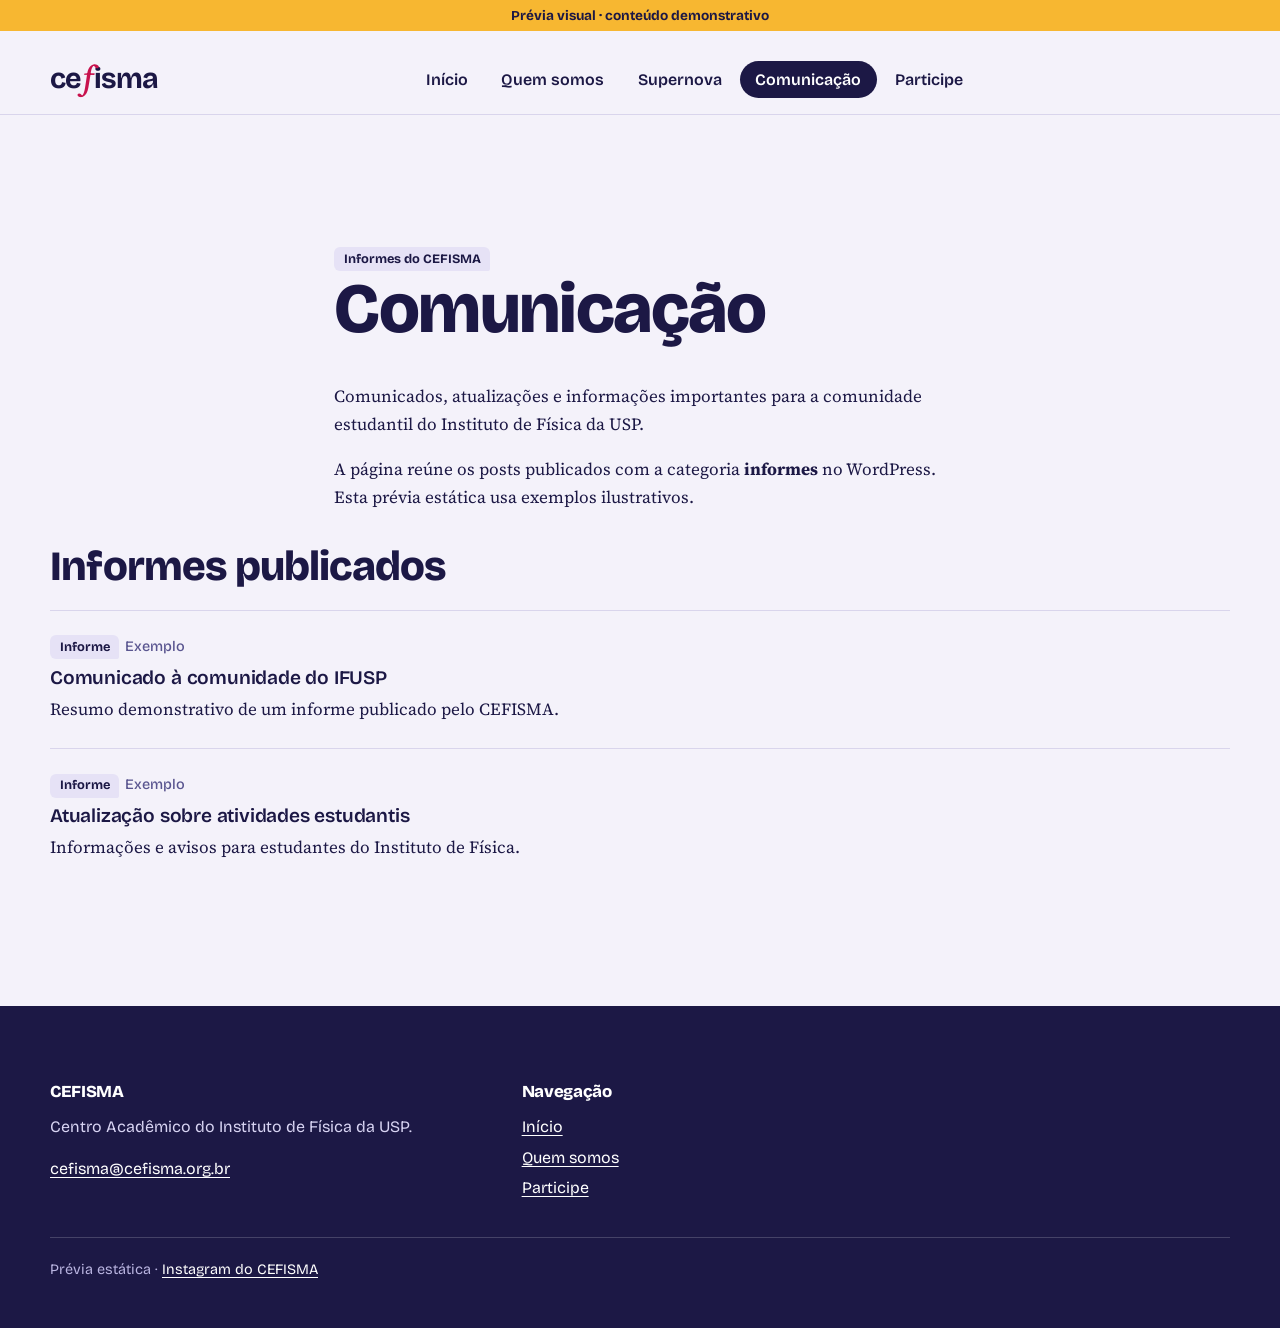
==== preview/comunicacao.html @ 5b7c9845 "feat: add example pages for Quem somos, Comunicação, and Participe with corresponding templates" ====
<!doctype html>
<html lang="pt-BR">
  <head>
    <meta charset="utf-8" />
    <meta name="viewport" content="width=device-width, initial-scale=1" />
    <meta name="description" content="Informes e comunicados do CEFISMA para a comunidade do IFUSP." />
    <title>Comunicação | CEFISMA</title>
    <link rel="preconnect" href="https://fonts.googleapis.com" />
    <link rel="preconnect" href="https://fonts.gstatic.com" crossorigin />
    <link href="https://fonts.googleapis.com/css2?family=Bricolage+Grotesque:wght@400;600;700;800&amp;family=Source+Serif+4:ital,wght@0,400;0,600;1,400&amp;display=swap" rel="stylesheet" />
    <link rel="stylesheet" href="../assets/css/main.css" />
    <link rel="stylesheet" href="../assets/css/content.css" />
    <link rel="stylesheet" href="../assets/css/editorial.css" />
  </head>
  <body>
    <p style="padding:.45rem 0;background:var(--sol);text-align:center;font:700 .85rem var(--f-ui)">Prévia visual · conteúdo demonstrativo</p>
    <header class="topo"><div class="wrap">
      <a class="marca" href="../" aria-label="CEFISMA, página inicial"><span class="marca-texto">ce<span class="f-funcao">f</span>isma</span></a>
      <nav class="nav-principal" aria-label="Navegação principal"><ul id="menu" class="menu">
        <li><a href="../">Início</a></li><li><a href="../quem-somos/">Quem somos</a></li><li><a href="../index.html#supernova">Supernova</a></li><li><a aria-current="page" href="./">Comunicação</a></li><li><a href="../participe/">Participe</a></li>
      </ul></nav>
      <div class="topo-acoes"><button type="button" class="nav-toggle" aria-expanded="false" aria-controls="menu">Menu</button></div>
    </div></header>
    <main id="conteudo" class="secao"><div class="wrap">
      <header class="cabecalho-pagina conteudo">
        <span class="tag">Informes do CEFISMA</span>
        <h1>Comunicação</h1>
        <p class="lede">Comunicados, atualizações e informações importantes para a comunidade estudantil do Instituto de Física da USP.</p>
        <p>A página reúne os posts publicados com a categoria <strong>informes</strong> no WordPress. Esta prévia estática usa exemplos ilustrativos.</p>
      </header>
      <section aria-labelledby="h-informes"><h2 id="h-informes">Informes publicados</h2>
        <ul class="pubs">
          <li><span class="tag">Informe</span><time class="meta">Exemplo</time><h3><a href="#h-informes">Comunicado à comunidade do IFUSP</a></h3><p>Resumo demonstrativo de um informe publicado pelo CEFISMA.</p></li>
          <li><span class="tag">Informe</span><time class="meta">Exemplo</time><h3><a href="#h-informes">Atualização sobre atividades estudantis</a></h3><p>Informações e avisos para estudantes do Instituto de Física.</p></li>
        </ul>
      </section>
    </div></main>
    <footer class="rodape"><div class="wrap"><div><h2>CEFISMA</h2><p>Centro Acadêmico do Instituto de Física da USP.</p><a href="mailto:cefisma@cefisma.org.br">cefisma@cefisma.org.br</a></div><div><h2>Navegação</h2><ul><li><a href="../">Início</a></li><li><a href="../quem-somos/">Quem somos</a></li><li><a href="../participe/">Participe</a></li></ul></div><p class="nota">Prévia estática · <a href="https://www.instagram.com/cefisma/">Instagram do CEFISMA</a></p></div></footer>
    <script src="../assets/js/main.js" defer></script>
  </body>
</html>
---- assets/css/main.css ----
/* CEFISMA — estilos compartilhados (protótipo HTML e tema WordPress) */
:root {
  --papel: #f4f2fa;
  --tinta: #1c1845;
  --suave: #5a5690;
  --linha: #d9d5ec;
  --lavanda: #e6e2f6;
  --magenta: #c8124d;
  --magenta-vivo: #e3225f;
  --cobalto: #2a44d8;
  --sol: #f7b731;
  --f-ui:
    "Bricolage Grotesque", system-ui, -apple-system, "Segoe UI", sans-serif;
  --f-texto: "Source Serif 4", Georgia, "Times New Roman", serif;
  --max: 1180px;
}
*,
*::before,
*::after {
  box-sizing: border-box;
}
html {
  -webkit-text-size-adjust: 100%;
  scroll-behavior: smooth;
}
body {
  margin: 0;
  background: var(--papel);
  color: var(--tinta);
  font: 400 1.0625rem/1.65 var(--f-texto);
}
img,
svg {
  max-width: 100%;
  display: block;
}
a {
  color: var(--cobalto);
  text-underline-offset: 0.2em;
}
a:hover {
  color: var(--magenta);
}
:focus-visible {
  outline: 3px solid var(--cobalto);
  outline-offset: 3px;
  border-radius: 4px;
}
.banda-escura :focus-visible,
.rodape :focus-visible {
  outline-color: var(--sol);
}
.sr-only {
  position: absolute;
  width: 1px;
  height: 1px;
  overflow: hidden;
  clip: rect(0 0 0 0);
  white-space: nowrap;
}
.pular {
  position: absolute;
  left: -999px;
  top: 0;
}
.pular:focus {
  left: 1rem;
  top: 1rem;
  background: var(--tinta);
  color: #fff;
  padding: 0.6rem 1rem;
  z-index: 100;
  border-radius: 6px;
}
h1,
h2,
h3 {
  font-family: var(--f-ui);
  line-height: 1.08;
  margin: 0 0 0.5em;
  letter-spacing: -0.02em;
  text-wrap: balance;
}
h1 {
  font-size: clamp(2.4rem, 6vw, 4.4rem);
  font-weight: 800;
}
h2 {
  font-size: clamp(1.75rem, 3.5vw, 2.6rem);
  font-weight: 800;
}
h3 {
  font-size: 1.2rem;
  font-weight: 600;
  letter-spacing: -0.01em;
}
p {
  margin: 0 0 1em;
}
.wrap {
  width: min(var(--max), 100% - 2.5rem);
  margin-inline: auto;
}
main:focus {
  outline: none;
}

/* Avisos */
.aviso {
  background: var(--sol);
  color: var(--tinta);
  font: 600 0.95rem/1.4 var(--f-ui);
}
.aviso .wrap {
  display: flex;
  gap: 1rem;
  align-items: center;
  justify-content: space-between;
  padding: 0.6rem 0;
}
.aviso a {
  color: inherit;
  font-weight: 800;
}
.aviso button {
  background: none;
  border: 0;
  font: inherit;
  cursor: pointer;
  padding: 0.3rem 0.8rem;
  border-radius: 99px;
  color: inherit;
}
.aviso button:hover {
  background: rgba(28, 24, 69, 0.14);
}

/* Topo */
.topo {
  border-bottom: 1px solid var(--linha);
}
.topo .wrap {
  display: flex;
  align-items: center;
  justify-content: space-between;
  gap: 1.25rem;
  padding: 1rem 0;
}
.marca {
  display: flex;
  align-items: center;
  gap: 0.7rem;
  font: 800 1.55rem/1 var(--f-ui);
  color: var(--tinta);
  text-decoration: none;
  letter-spacing: -0.04em;
}
.marca:hover {
  color: var(--tinta);
}
.marca svg {
  width: 36px;
  height: 36px;
}
.menu {
  display: flex;
  gap: 0.2rem;
  list-style: none;
  margin: 0;
  padding: 0;
  font: 600 1rem var(--f-ui);
}
.menu a {
  display: block;
  padding: 0.55rem 0.95rem;
  border-radius: 99px;
  color: var(--tinta);
  text-decoration: none;
}
.menu a:hover {
  background: var(--lavanda);
  color: var(--tinta);
}
.menu a[aria-current="page"] {
  background: var(--tinta);
  color: #fff;
}
.menu .menu-loja a {
  box-shadow: inset 0 0 0 2px var(--magenta);
}
.menu .menu-loja a[aria-current="page"] {
  background: var(--magenta);
  box-shadow: none;
}
.topo-acoes {
  display: flex;
  align-items: center;
  gap: 0.5rem;
}
.btn-carrinho {
  display: inline-flex;
  gap: 0.5rem;
  align-items: center;
  background: transparent;
  border: 2px solid var(--tinta);
  color: var(--tinta);
  border-radius: 99px;
  padding: 0.45rem 1rem;
  font: 700 0.95rem var(--f-ui);
  cursor: pointer;
  text-decoration: none;
}
.btn-carrinho:hover {
  background: var(--tinta);
  color: #fff;
}
.btn-carrinho .qtd {
  background: var(--magenta);
  color: #fff;
  border-radius: 99px;
  min-width: 1.5rem;
  padding: 0 0.4rem;
  text-align: center;
  font-size: 0.85rem;
  line-height: 1.5rem;
}
.nav-toggle {
  display: none;
  background: transparent;
  border: 2px solid var(--tinta);
  border-radius: 99px;
  padding: 0.45rem 1rem;
  font: 700 0.95rem var(--f-ui);
  color: var(--tinta);
  cursor: pointer;
}
@media (max-width: 960px) {
  .nav-toggle {
    display: inline-block;
  }
  .topo .wrap {
    flex-wrap: wrap;
  }
  .menu {
    display: none;
    flex-direction: column;
    width: 100%;
    order: 5;
    padding-bottom: 0.5rem;
  }
  .menu.aberto {
    display: flex;
  }
  .menu a {
    border-radius: 10px;
  }
}

/* Botões */
.btn {
  display: inline-flex;
  align-items: center;
  gap: 0.5rem;
  padding: 0.8rem 1.4rem;
  border-radius: 99px;
  font: 700 1rem/1.2 var(--f-ui);
  text-decoration: none;
  border: 2px solid transparent;
  cursor: pointer;
}
.btn-primario {
  background: var(--magenta);
  color: #fff;
}
.btn-primario:hover {
  background: var(--tinta);
  color: #fff;
}
.btn-linha {
  border-color: var(--tinta);
  color: var(--tinta);
  background: transparent;
}
.btn-linha:hover {
  background: var(--tinta);
  color: #fff;
}
.btn-sol {
  background: var(--sol);
  color: var(--tinta);
}
.btn-sol:hover {
  background: #fff;
  color: var(--tinta);
}
.btn-pequeno {
  padding: 0.55rem 1.05rem;
  font-size: 0.95rem;
}
.acoes {
  display: flex;
  flex-wrap: wrap;
  gap: 0.75rem;
  margin-top: 1.5rem;
}

/* Seções */
.secao {
  padding: clamp(2.5rem, 6vw, 4.5rem) 0;
}
.cab-secao {
  display: flex;
  flex-wrap: wrap;
  justify-content: space-between;
  align-items: end;
  gap: 1rem;
  margin-bottom: 1.75rem;
}
.cab-secao h2 {
  margin: 0;
}
.banda-escura {
  background: var(--tinta);
  color: var(--papel);
}
.banda-escura a:not(.btn) {
  color: var(--sol);
}
.banda-escura .suave {
  color: #b9b4e0;
}
.suave {
  color: var(--suave);
}

/* Rodapé */
.rodape {
  background: var(--tinta);
  color: #d8d4f3;
  padding: 3rem 0 2rem;
  margin-top: 3rem;
  font: 400 1rem/1.6 var(--f-ui);
}
.rodape a {
  color: #fff;
}
.rodape a:hover {
  color: var(--sol);
}
.rodape .wrap {
  display: grid;
  grid-template-columns: minmax(0, 1.3fr) minmax(0, 1fr) minmax(0, 1fr);
  gap: 2rem;
}
@media (max-width: 760px) {
  .rodape .wrap {
    grid-template-columns: 1fr;
  }
}
.rodape h2 {
  font-size: 1.05rem;
  margin: 1.8rem auto 0.8rem;
  color: #fff;
}
.rodape ul {
  list-style: none;
  margin: 0;
  padding: 0;
}
.rodape li {
  margin: 0.3rem 0;
}
.rodape .redes-sociais {
  display: flex;
  flex-wrap: wrap;
  gap: 0.65rem;
}
.rodape .redes-sociais li {
  margin: 0;
}
.redes-sociais a {
  width: 2.75rem;
  aspect-ratio: 1;
  display: grid;
  place-items: center;
  border: 1px solid rgba(255, 255, 255, 0.45);
  border-radius: 50%;
  color: #fff;
  transition: background-color 160ms ease, color 160ms ease;
}
.redes-sociais a:hover {
  background: var(--sol);
  border-color: var(--sol);
  color: var(--tinta);
}
.redes-sociais svg {
  width: 1.25rem;
  height: 1.25rem;
}
.rodape .nota {
  grid-column: 1/-1;
  border-top: 1px solid rgba(255, 255, 255, 0.18);
  padding-top: 1.25rem;
  font-size: 0.9rem;
  color: #b9b4e0;
}
.zap {
  position: fixed;
  right: 1.1rem;
  bottom: 1.1rem;
  z-index: 50;
  background: #1e8e4a;
  color: #fff;
  border-radius: 99px;
  padding: 0.7rem 1.1rem;
  font: 700 0.95rem var(--f-ui);
  text-decoration: none;
  box-shadow: 0 10px 24px -8px rgba(0, 0, 0, 0.5);
}
.zap:hover {
  background: var(--tinta);
  color: #fff;
}

/* Faixas de apoio */
.banda-lavanda {
  background: var(--lavanda);
}
/* Utilitários */
.aviso p {
  margin: 0;
}
.nav-principal {
  display: contents;
}
.rodape .nota-tema {
  margin: 0;
}
.sumario-titulo {
  margin-top: 2rem;
}

/* Marca/Logo CEFISMA em minúsculas com 'f' de função matemática */
.marca {
  display: inline-flex;
  align-items: center;
  font-family: var(--f-ui);
  font-weight: 700;
  font-size: 1.8rem;
  color: var(--tinta);
  text-decoration: none;
  letter-spacing: -0.03em;
  line-height: 1;
}

.marca-texto {
  display: inline-flex;
  align-items: baseline;
}

/* O 'f' estilizado em itálico serifado/matemático */
.f-funcao {
  font-family: "Source Serif 4", Georgia, "Times New Roman", serif;
  font-style: italic;
  font-weight: 600;
  color: var(--magenta); /* Cor de destaque da identidade */
  padding: 0 0.08em;
  transform: scale(1.15) translateY(-0.02em);
  display: inline-block;
}

.marca:hover {
  color: var(--tinta);
}

.marca:hover .f-funcao {
  color: var(--magenta-vivo);
}
---- assets/css/content.css ----
/* Agenda e publicações */
.calendario {
  margin-bottom: clamp(2.5rem, 5vw, 4rem);
}
.calendario-cabecalho {
  display: flex;
  justify-content: space-between;
  align-items: center;
  gap: 1rem;
  margin-bottom: 1rem;
}
.calendario-cabecalho h2,
.calendario-navegacao h3 {
  margin: 0;
}
.calendario-navegacao {
  display: flex;
  align-items: center;
  gap: 0.8rem;
}
.calendario-navegacao h3 {
  min-width: 9rem;
  text-align: center;
  font: 700 1rem var(--f-ui);
  text-transform: capitalize;
}
.calendario-navegacao a {
  display: grid;
  width: 2rem;
  aspect-ratio: 1;
  place-items: center;
  border: 1px solid var(--linha);
  border-radius: 50%;
  color: var(--tinta);
  font: 700 1.4rem/1 var(--f-ui);
  text-decoration: none;
}
.calendario-navegacao a:hover,
.calendario-navegacao a:focus-visible {
  background: var(--tinta);
  color: #fff;
}
.calendario-tabela {
  width: 100%;
  table-layout: fixed;
  border-collapse: separate;
  border-spacing: 0.35rem;
}
.calendario-tabela th {
  padding: 0.35rem;
  color: var(--suave);
  font: 600 0.8rem var(--f-ui);
}
.calendario-tabela td {
  height: 6rem;
  padding: 0.5rem;
  vertical-align: top;
  background: var(--papel);
  border: 1px solid var(--linha);
  border-radius: 8px;
}
.calendario-tabela td.hoje {
  border-color: var(--cobalto);
  box-shadow: inset 0 0 0 1px var(--cobalto);
}
.calendario-tabela td time {
  font: 700 0.9rem var(--f-ui);
}
.calendario-tabela ul {
  list-style: none;
  padding: 0;
  margin: 0.35rem 0 0;
}
.calendario-tabela li {
  margin-top: 0.2rem;
  font: 500 0.75rem/1.3 var(--f-ui);
  overflow-wrap: anywhere;
}
.calendario-tabela li a {
  color: var(--cobalto);
}
.duas {
  display: grid;
  grid-template-columns: minmax(0, 0.8fr) minmax(0, 1.2fr);
  gap: clamp(2rem, 5vw, 4.5rem);
}
@media (max-width: 860px) {
  .duas {
    grid-template-columns: 1fr;
  }
}
@media (max-width: 600px) {
  .calendario-cabecalho {
    align-items: flex-start;
    flex-direction: column;
  }
  .calendario-tabela {
    border-spacing: 0.15rem;
  }
  .calendario-tabela th {
    padding: 0.2rem 0;
    font-size: 0.7rem;
  }
  .calendario-tabela td {
    height: 4.5rem;
    padding: 0.25rem;
    border-radius: 4px;
  }
  .calendario-tabela li {
    font-size: 0.65rem;
  }
}
.agenda,
.pubs,
.linhas {
  list-style: none;
  margin: 0;
  padding: 0;
}
.agenda li {
  display: grid;
  grid-template-columns: 4.2rem 1fr;
  gap: 1rem;
  align-items: center;
  padding: 1rem 0;
  border-top: 1px solid var(--linha);
}
.agenda time {
  font: 700 0.9rem/1 var(--f-ui);
  text-align: center;
  background: var(--tinta);
  color: #fff;
  border-radius: 12px 12px 4px 12px;
  padding: 0.6rem 0;
}
.agenda time b {
  display: block;
  font-size: 1.7rem;
  letter-spacing: -0.03em;
  font-weight: 800;
}
.agenda strong {
  font-family: var(--f-ui);
  font-weight: 600;
  display: block;
  line-height: 1.3;
}
.pubs li {
  padding: 1.25rem 0;
  border-top: 1px solid var(--linha);
}
.pubs h3 {
  margin: 0.55rem 0 0.35rem;
}
.pubs h3 a {
  color: var(--tinta);
  text-decoration: none;
}
.pubs h3 a:hover {
  text-decoration: underline;
  color: var(--tinta);
}
.pubs p {
  margin: 0 0 0.35rem;
}
.pubs small,
.meta {
  color: var(--suave);
  font: 500 0.9rem var(--f-ui);
}
.tag {
  display: inline-block;
  font: 700 0.8rem/1 var(--f-ui);
  padding: 0.35rem 0.6rem;
  border-radius: 6px 6px 2px 6px;
  background: var(--lavanda);
  color: var(--tinta);
  margin-right: 0.35rem;
}
.tag-supernova {
  background: var(--magenta);
  color: #fff;
}
.tag-rd {
  background: var(--cobalto);
  color: #fff;
}
.tag-eleicao {
  background: var(--sol);
}
---- assets/css/editorial.css ----
/* Conteúdo editorial (páginas, posts, arquivos) */
.cabecalho-pagina {
  padding: clamp(2rem, 5vw, 3.5rem) 0 1rem;
}
.conteudo {
  max-width: 68ch;
  margin-inline: auto;
}
.conteudo h2 {
  margin-top: 1.6em;
}
.conteudo img {
  height: auto;
  border-radius: 6px;
}
.conteudo blockquote {
  margin: 1.5em 0;
  padding: 0.25em 1.25em;
  border-left: 4px solid var(--magenta);
  font-style: italic;
}
.paginacao {
  display: flex;
  gap: 0.5rem;
  flex-wrap: wrap;
  margin-top: 2rem;
}
.paginacao .page-numbers {
  padding: 0.45rem 0.95rem;
  border-radius: 99px;
  border: 2px solid var(--tinta);
  color: var(--tinta);
  text-decoration: none;
  font: 600 0.95rem var(--f-ui);
}
.paginacao .current {
  background: var(--tinta);
  color: #fff;
}
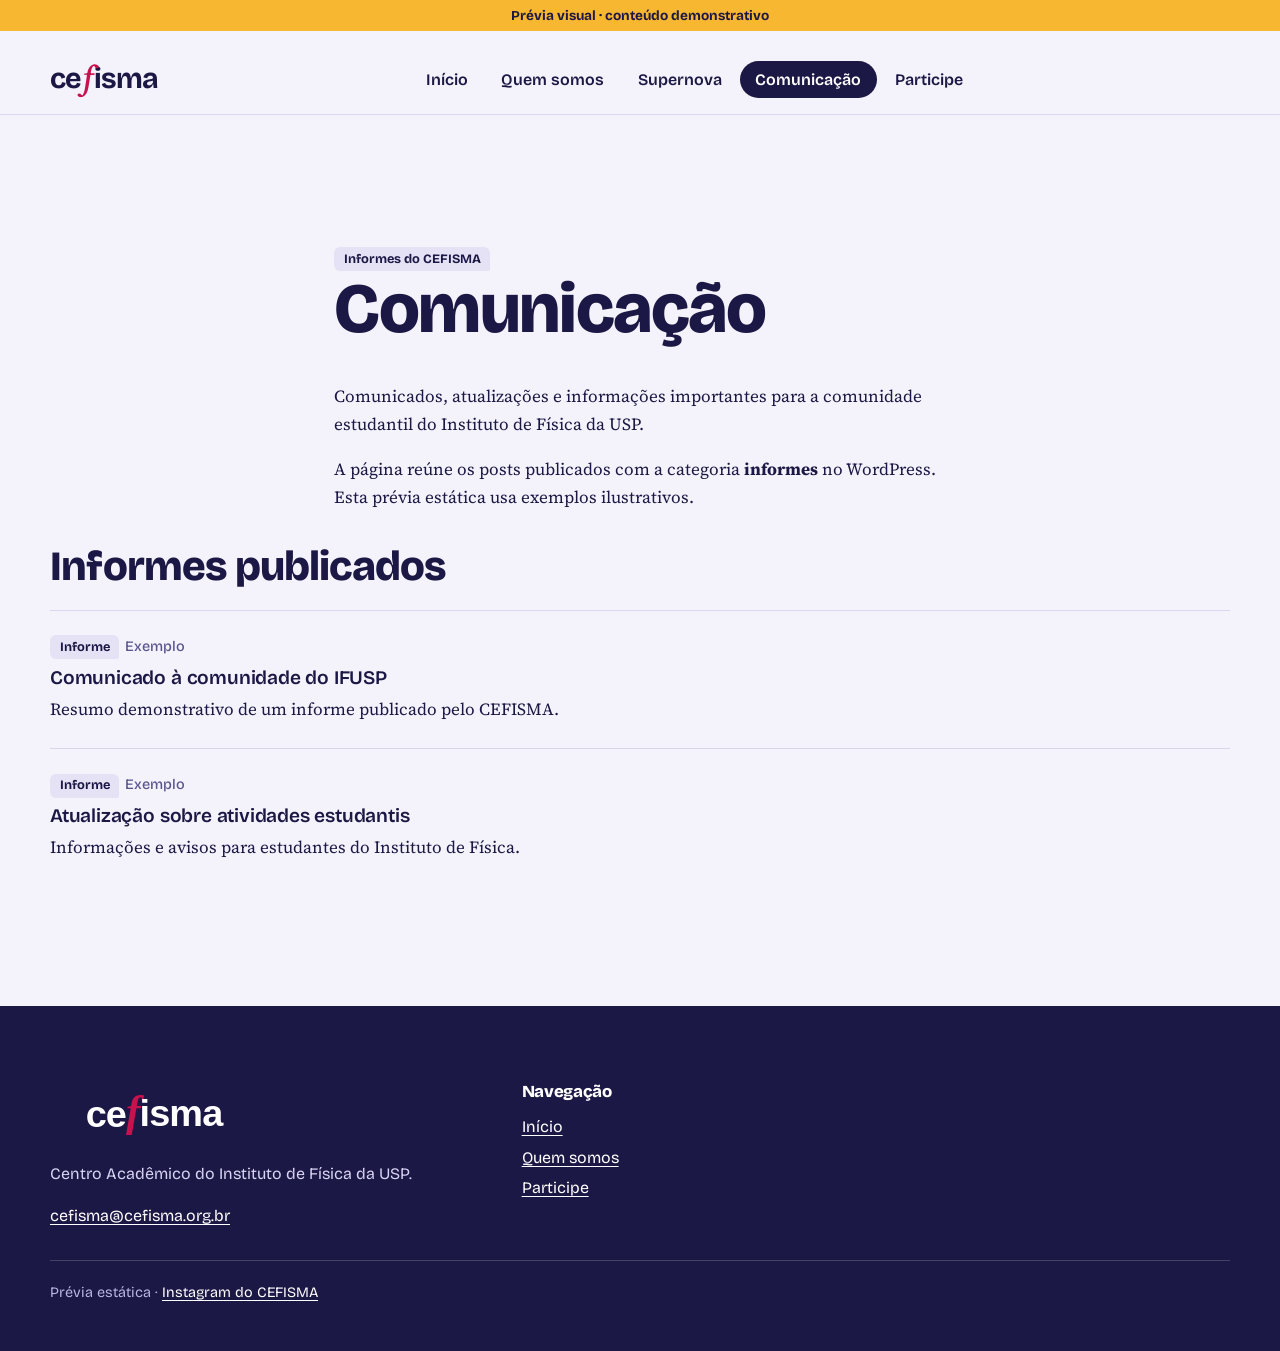
==== commit fff3e759: "feat: update footer to include new logo and improve layout; increment version to 0.1.11" ====
--- a/preview/comunicacao.html
+++ b/preview/comunicacao.html
@@ -17,7 +17,7 @@
     <header class="topo"><div class="wrap">
       <a class="marca" href="../" aria-label="CEFISMA, página inicial"><span class="marca-texto">ce<span class="f-funcao">f</span>isma</span></a>
       <nav class="nav-principal" aria-label="Navegação principal"><ul id="menu" class="menu">
-        <li><a href="../">Início</a></li><li><a href="../quem-somos/">Quem somos</a></li><li><a href="../index.html#supernova">Supernova</a></li><li><a aria-current="page" href="./">Comunicação</a></li><li><a href="../participe/">Participe</a></li>
+        <li><a href="../">Início</a></li><li><a href="../quem-somos/">Quem somos</a></li><li><a href="../supernova/">Supernova</a></li><li><a aria-current="page" href="./">Comunicação</a></li><li><a href="../participe/">Participe</a></li>
       </ul></nav>
       <div class="topo-acoes"><button type="button" class="nav-toggle" aria-expanded="false" aria-controls="menu">Menu</button></div>
     </div></header>
@@ -35,7 +35,7 @@
         </ul>
       </section>
     </div></main>
-    <footer class="rodape"><div class="wrap"><div><h2>CEFISMA</h2><p>Centro Acadêmico do Instituto de Física da USP.</p><a href="mailto:cefisma@cefisma.org.br">cefisma@cefisma.org.br</a></div><div><h2>Navegação</h2><ul><li><a href="../">Início</a></li><li><a href="../quem-somos/">Quem somos</a></li><li><a href="../participe/">Participe</a></li></ul></div><p class="nota">Prévia estática · <a href="https://www.instagram.com/cefisma/">Instagram do CEFISMA</a></p></div></footer>
+    <footer class="rodape"><div class="wrap"><div><h2><a class="rodape-marca" href="../" aria-label="CEFISMA, página inicial"><img src="../assets/images/logo-cefisma-rodape.svg" alt="CEFISMA" width="680" height="200" /></a></h2><p>Centro Acadêmico do Instituto de Física da USP.</p><a href="mailto:cefisma@cefisma.org.br">cefisma@cefisma.org.br</a></div><div><h2>Navegação</h2><ul><li><a href="../">Início</a></li><li><a href="../quem-somos/">Quem somos</a></li><li><a href="../participe/">Participe</a></li></ul></div><p class="nota">Prévia estática · <a href="https://www.instagram.com/cefisma/">Instagram do CEFISMA</a></p></div></footer>
     <script src="../assets/js/main.js" defer></script>
   </body>
 </html>
--- a/assets/css/main.css
+++ b/assets/css/main.css
@@ -362,6 +362,16 @@
   margin: 1.8rem auto 0.8rem;
   color: #fff;
 }
+.rodape-marca {
+  display: inline-flex;
+  max-width: 13rem;
+  line-height: 0;
+}
+.rodape .rodape-marca img {
+  display: block;
+  width: 100%;
+  height: auto;
+}
 .rodape ul {
   list-style: none;
   margin: 0;
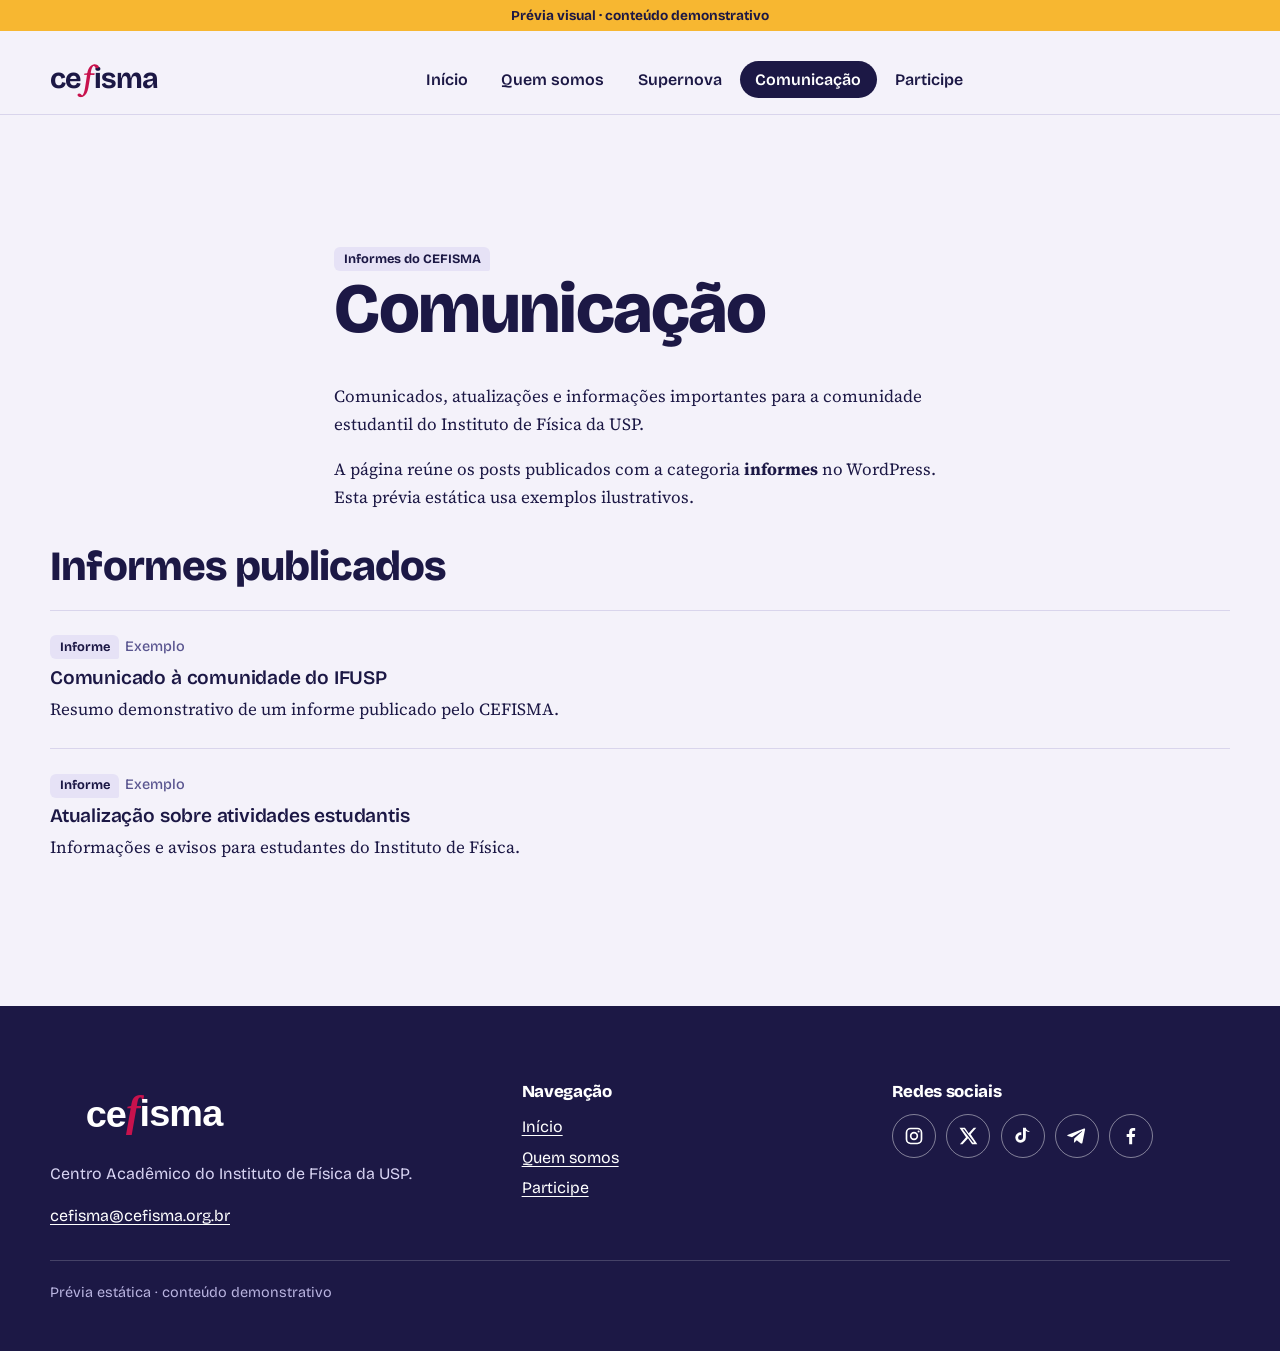
==== commit 33af3faf: "feat: enhance footer by adding social media links and improving layout across multiple pages" ====
--- a/preview/comunicacao.html
+++ b/preview/comunicacao.html
@@ -35,7 +35,18 @@
         </ul>
       </section>
     </div></main>
-    <footer class="rodape"><div class="wrap"><div><h2><a class="rodape-marca" href="../" aria-label="CEFISMA, página inicial"><img src="../assets/images/logo-cefisma-rodape.svg" alt="CEFISMA" width="680" height="200" /></a></h2><p>Centro Acadêmico do Instituto de Física da USP.</p><a href="mailto:cefisma@cefisma.org.br">cefisma@cefisma.org.br</a></div><div><h2>Navegação</h2><ul><li><a href="../">Início</a></li><li><a href="../quem-somos/">Quem somos</a></li><li><a href="../participe/">Participe</a></li></ul></div><p class="nota">Prévia estática · <a href="https://www.instagram.com/cefisma/">Instagram do CEFISMA</a></p></div></footer>
+    <footer class="rodape"><div class="wrap">
+      <div><h2><a class="rodape-marca" href="../" aria-label="CEFISMA, página inicial"><img src="../assets/images/logo-cefisma-rodape.svg" alt="CEFISMA" width="680" height="200" /></a></h2><p>Centro Acadêmico do Instituto de Física da USP.</p><a href="mailto:cefisma@cefisma.org.br">cefisma@cefisma.org.br</a></div>
+      <div><h2>Navegação</h2><ul><li><a href="../">Início</a></li><li><a href="../quem-somos/">Quem somos</a></li><li><a href="../participe/">Participe</a></li></ul></div>
+      <div><h2>Redes sociais</h2><ul class="redes-sociais">
+        <li><a href="https://www.instagram.com/cefisma/" target="_blank" rel="noopener noreferrer" aria-label="Instagram do CEFISMA" title="Instagram"><svg viewBox="0 0 24 24" aria-hidden="true"><rect x="3" y="3" width="18" height="18" rx="5" fill="none" stroke="currentColor" stroke-width="2"/><circle cx="12" cy="12" r="4" fill="none" stroke="currentColor" stroke-width="2"/><circle cx="17.5" cy="6.5" r="1.25" fill="currentColor"/></svg></a></li>
+        <li><a href="https://x.com/CEFISMA" target="_blank" rel="noopener noreferrer" aria-label="X do CEFISMA" title="X"><svg viewBox="0 0 24 24" aria-hidden="true"><path fill="currentColor" d="M18.9 2H22l-6.8 7.8L23.2 22h-6.3L12 14.6 5.5 22H2.3l7.3-8.4L1.8 2h6.5l4.5 6.8L18.9 2Zm-1.1 17.8h1.7L7.3 4H5.5l12.3 15.8Z"/></svg></a></li>
+        <li><a href="https://www.tiktok.com/@cefisma" target="_blank" rel="noopener noreferrer" aria-label="TikTok do CEFISMA" title="TikTok"><svg viewBox="0 0 24 24" aria-hidden="true"><path fill="currentColor" d="M19.6 7.2a6.8 6.8 0 0 1-4.2-1.5v8.1a6.3 6.3 0 1 1-5.4-6.2v3.5a2.9 2.9 0 1 0 2 2.7V2h3.4c.3 2.1 1.8 3.7 4.2 4.1v3.5Z"/></svg></a></li>
+        <li><a href="https://t.me/cefisma" target="_blank" rel="noopener noreferrer" aria-label="Telegram do CEFISMA" title="Telegram"><svg viewBox="0 0 24 24" aria-hidden="true"><path fill="currentColor" d="M21.7 4.3 18.5 20c-.2 1.1-.9 1.4-1.8.9l-5-3.7-2.4 2.3c-.3.3-.5.5-1 .5l.4-5.1 9.3-8.4c.4-.4-.1-.6-.6-.2L6 13.5l-4.9-1.5c-1.1-.3-1.1-1.1.2-1.6L20.4 3c.9-.3 1.6.2 1.3 1.3Z"/></svg></a></li>
+        <li><a href="https://www.facebook.com/cefismausp/" target="_blank" rel="noopener noreferrer" aria-label="Facebook do CEFISMA" title="Facebook"><svg viewBox="0 0 24 24" aria-hidden="true"><path fill="currentColor" d="M13.4 22v-8.9h3l.5-3.5h-3.5V7.4c0-1 .3-1.7 1.8-1.7H17V2.5c-.3 0-1.4-.1-2.7-.1-2.7 0-4.5 1.6-4.5 4.6v2.6h-3v3.5h3V22h3.6Z"/></svg></a></li>
+      </ul></div>
+      <p class="nota">Prévia estática · conteúdo demonstrativo</p>
+    </div></footer>
     <script src="../assets/js/main.js" defer></script>
   </body>
 </html>
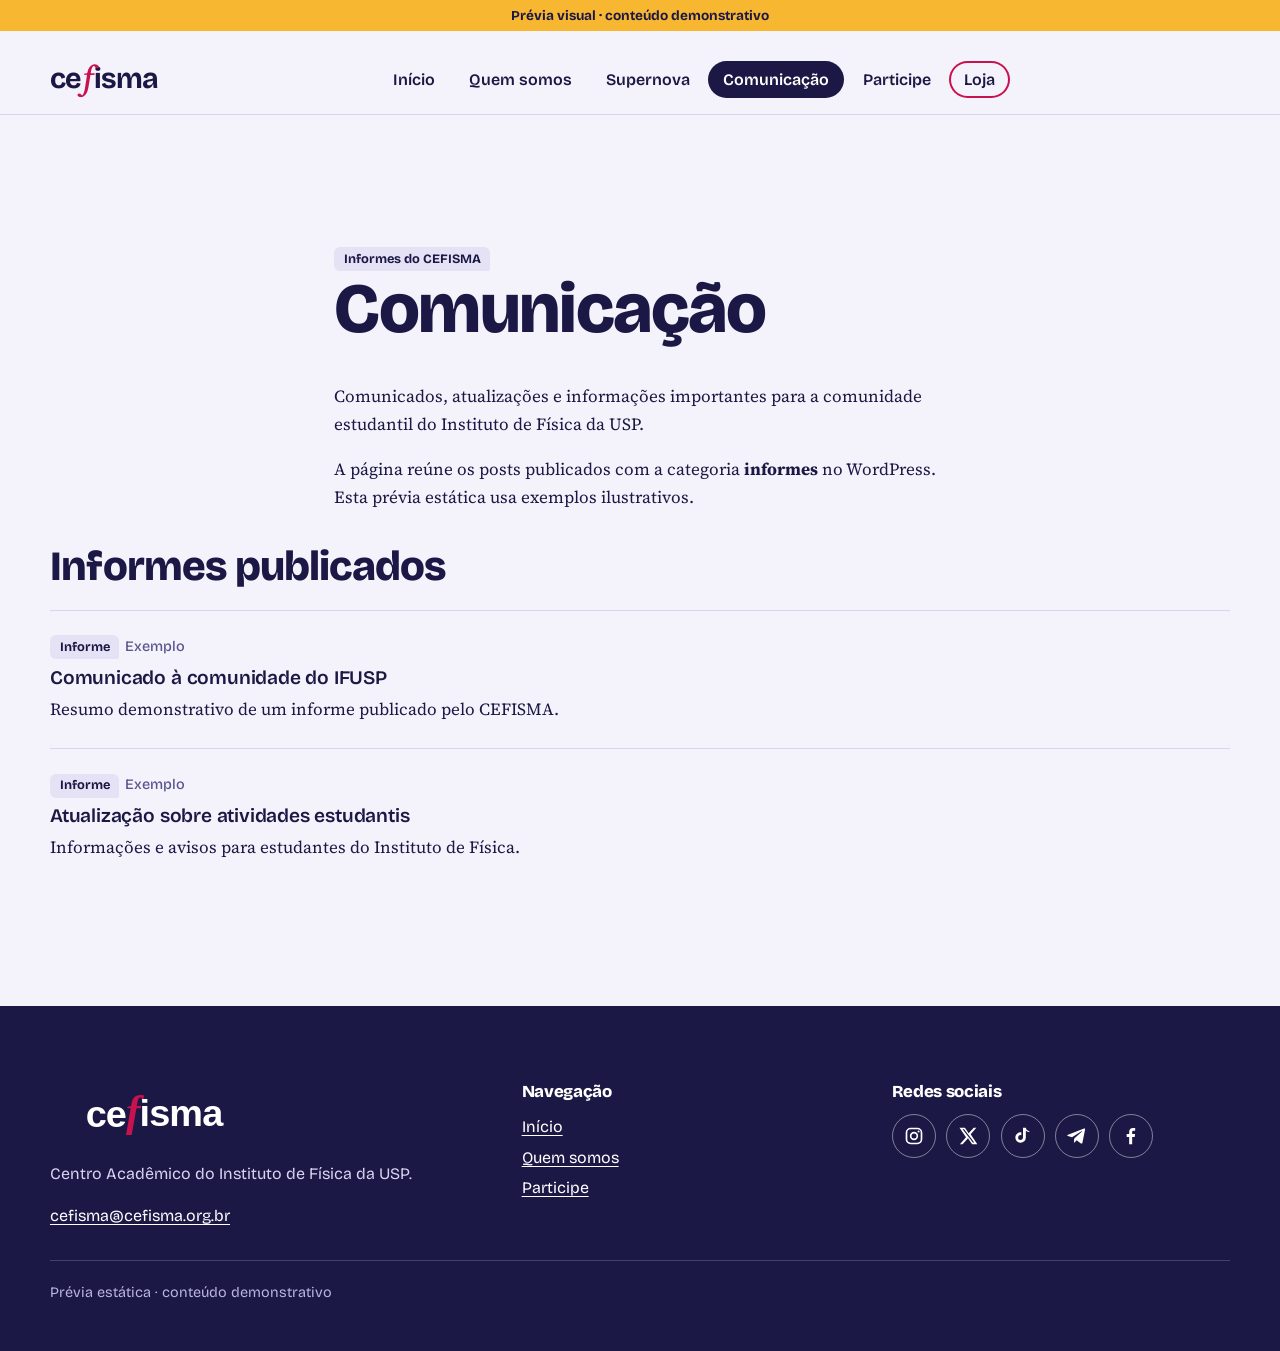
==== commit 4027a227: "feat: add loja section with product listings, navigation, and footer; improve layout and styles" ====
--- a/preview/comunicacao.html
+++ b/preview/comunicacao.html
@@ -17,7 +17,7 @@
     <header class="topo"><div class="wrap">
       <a class="marca" href="../" aria-label="CEFISMA, página inicial"><span class="marca-texto">ce<span class="f-funcao">f</span>isma</span></a>
       <nav class="nav-principal" aria-label="Navegação principal"><ul id="menu" class="menu">
-        <li><a href="../">Início</a></li><li><a href="../quem-somos/">Quem somos</a></li><li><a href="../supernova/">Supernova</a></li><li><a aria-current="page" href="./">Comunicação</a></li><li><a href="../participe/">Participe</a></li>
+        <li><a href="../">Início</a></li><li><a href="../quem-somos/">Quem somos</a></li><li><a href="../supernova/">Supernova</a></li><li><a aria-current="page" href="./">Comunicação</a></li><li><a href="../participe/">Participe</a></li><li class="menu-loja"><a href="../loja/">Loja</a></li>
       </ul></nav>
       <div class="topo-acoes"><button type="button" class="nav-toggle" aria-expanded="false" aria-controls="menu">Menu</button></div>
     </div></header>
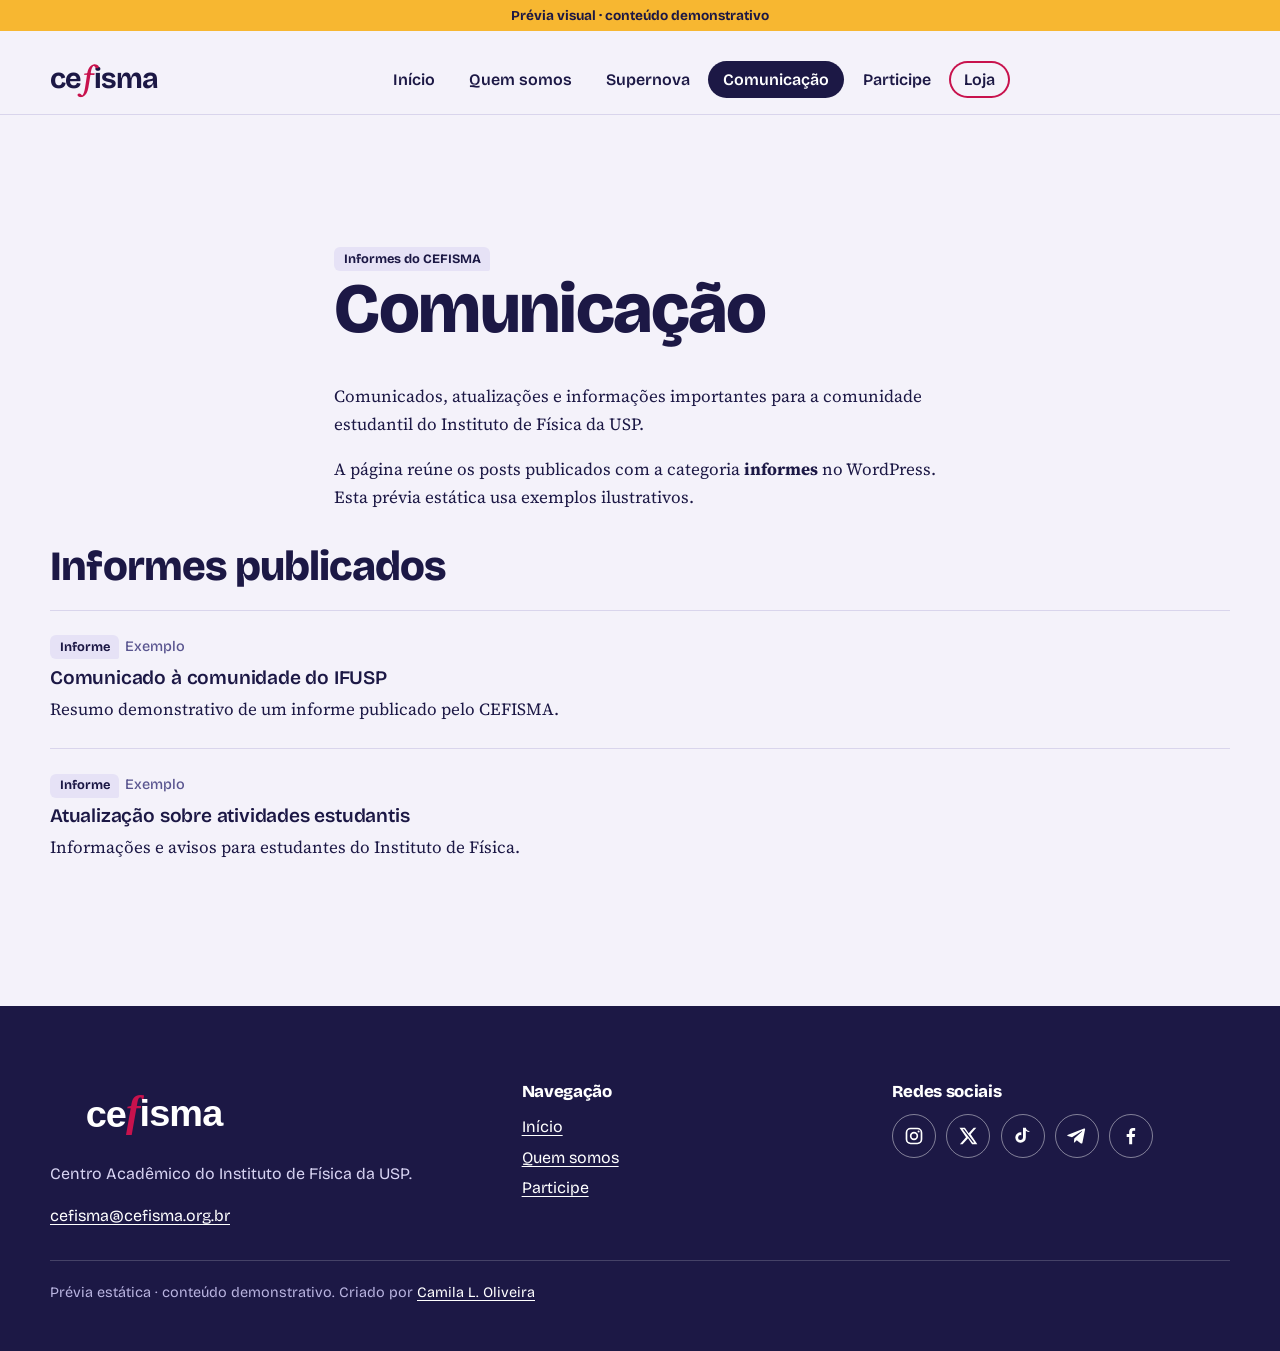
==== commit 40962150: "feat: update footer content across multiple pages to include author attribution" ====
--- a/preview/comunicacao.html
+++ b/preview/comunicacao.html
@@ -45,7 +45,7 @@
         <li><a href="https://t.me/cefisma" target="_blank" rel="noopener noreferrer" aria-label="Telegram do CEFISMA" title="Telegram"><svg viewBox="0 0 24 24" aria-hidden="true"><path fill="currentColor" d="M21.7 4.3 18.5 20c-.2 1.1-.9 1.4-1.8.9l-5-3.7-2.4 2.3c-.3.3-.5.5-1 .5l.4-5.1 9.3-8.4c.4-.4-.1-.6-.6-.2L6 13.5l-4.9-1.5c-1.1-.3-1.1-1.1.2-1.6L20.4 3c.9-.3 1.6.2 1.3 1.3Z"/></svg></a></li>
         <li><a href="https://www.facebook.com/cefismausp/" target="_blank" rel="noopener noreferrer" aria-label="Facebook do CEFISMA" title="Facebook"><svg viewBox="0 0 24 24" aria-hidden="true"><path fill="currentColor" d="M13.4 22v-8.9h3l.5-3.5h-3.5V7.4c0-1 .3-1.7 1.8-1.7H17V2.5c-.3 0-1.4-.1-2.7-.1-2.7 0-4.5 1.6-4.5 4.6v2.6h-3v3.5h3V22h3.6Z"/></svg></a></li>
       </ul></div>
-      <p class="nota">Prévia estática · conteúdo demonstrativo</p>
+      <p class="nota">Prévia estática · conteúdo demonstrativo. Criado por <a href="dev.camilaloliveira.com">Camila L. Oliveira </a></p>
     </div></footer>
     <script src="../assets/js/main.js" defer></script>
   </body>
